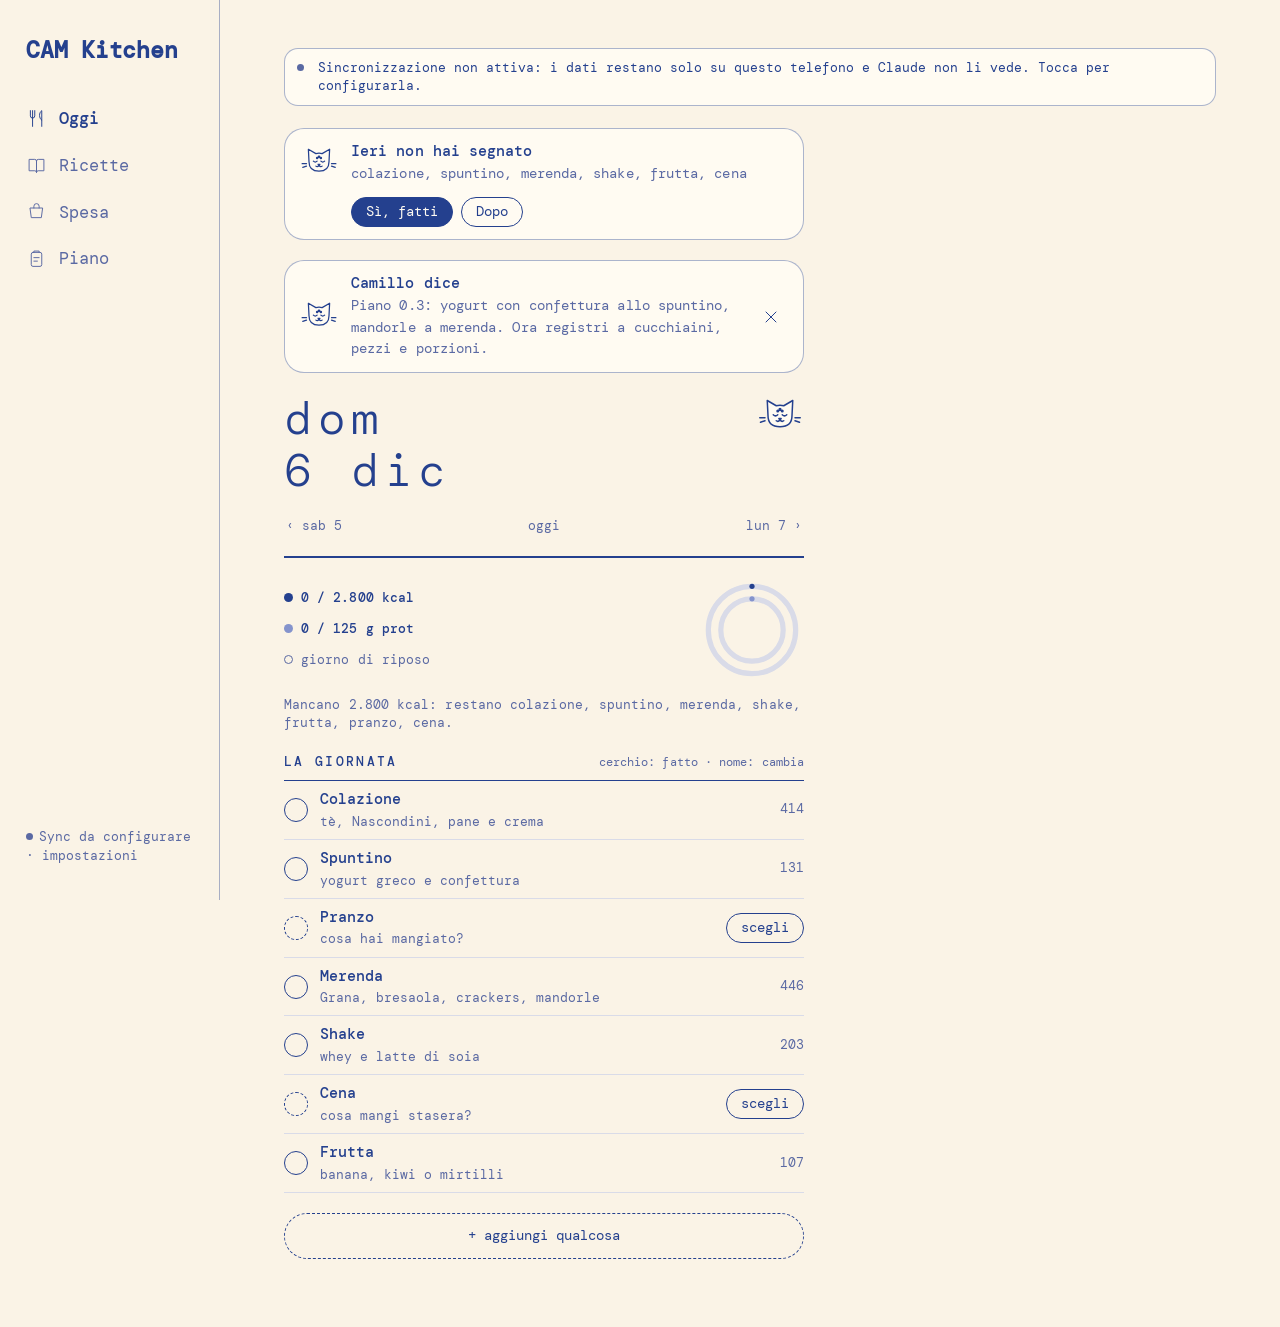
==== index.html @ f2ffdf51 "Voci del piatto modificabili, piatti abituali con i grammi, pesto verde Mutti - tocca il nome di una" ====
<!doctype html>
<html lang="it">
<head>
<meta charset="utf-8">
<meta name="viewport" content="width=device-width, initial-scale=1, viewport-fit=cover">
<meta name="robots" content="noindex, nofollow">
<meta name="theme-color" content="#FAF3E6">
<meta name="apple-mobile-web-app-capable" content="yes">
<meta name="mobile-web-app-capable" content="yes">
<meta name="apple-mobile-web-app-status-bar-style" content="default">
<meta name="apple-mobile-web-app-title" content="CAM Kitchen">
<title>CAM Kitchen</title>
<link rel="manifest" href="manifest.webmanifest">
<link rel="icon" href="icons/icon-192.png?v=2">
<link rel="apple-touch-icon" href="icons/icon-180.png?v=2">
<link rel="preconnect" href="https://fonts.googleapis.com">
<link rel="preconnect" href="https://fonts.gstatic.com" crossorigin>
<link href="https://fonts.googleapis.com/css2?family=DM+Mono:wght@300;400;500&display=swap" rel="stylesheet">
<link rel="stylesheet" href="style.css?v=11">
</head>
<body>
<aside class="side" aria-label="Sezioni">
  <div class="word" id="side-word">CAM Kitchen</div>
  <nav id="sidenav"></nav>
  <div style="margin-top:auto;font-size:13px" class="muted" id="side-sync"></div>
</aside>
<main id="main"></main>
<nav class="tabs" id="tabs" aria-label="Sezioni"></nav>
<div id="sheet"></div>
<div id="overlay"></div>
<div class="toast" id="toast" role="status"></div>
<script type="module" src="js/app.js?v=11"></script>
<script>if('serviceWorker' in navigator){addEventListener('load',()=>navigator.serviceWorker.register('sw.js').catch(()=>{}))}</script>
</body>
</html>
---- style.css ----
/* CAM Kitchen. Layout: libro di cucina a inchiostro su carta crema. Telefono: una colonna e barra in basso; PC: barra laterale e colonne.
   Tema unico, scelto di proposito: carta e inchiostro, colore solo nella mascotte e in due accenti. */
:root{
  --paper:#F6EDD9;
  --leaf:#FBF5E8;
  --ink:#3A3530;
  --faded:#9A8F80;
  --rule:#E2D4BA;
  --peach:#E9A386;
  --sage:#9DB585;
  --butter:#F2CF6B;
  --rust:#A0573E;
  --blue:#24408E;   /* inchiostro dei disegni */
  --font:"Outfit","Avenir Next","Helvetica Neue",Arial,sans-serif;
  color-scheme:light;
}
*{box-sizing:border-box}
[hidden]{display:none!important}
html,body{background:var(--paper);color:var(--ink)}
body::after{content:"";position:fixed;inset:0;pointer-events:none;z-index:40;opacity:.07;mix-blend-mode:multiply;background-image:url("data:image/svg+xml,%3Csvg xmlns='http://www.w3.org/2000/svg' width='160' height='160'%3E%3Cfilter id='n'%3E%3CfeTurbulence type='fractalNoise' baseFrequency='.9' numOctaves='2' stitchTiles='stitch'/%3E%3CfeColorMatrix values='0 0 0 0 .23 0 0 0 0 .2 0 0 0 0 .18 0 0 0 .9 0'/%3E%3C/filter%3E%3Crect width='160' height='160' filter='url(%23n)'/%3E%3C/svg%3E")}
body{font-family:var(--font);font-size:16px;font-weight:300;line-height:1.45;-webkit-font-smoothing:antialiased;font-variant-numeric:tabular-nums lining-nums}
button{font:inherit;color:inherit;background:none;border:0;padding:0;cursor:pointer;text-align:inherit}
button:focus-visible{outline:1px dashed var(--ink);outline-offset:3px;border-radius:6px}
.lab{font-size:11px;letter-spacing:.16em;text-transform:uppercase;color:var(--faded);font-weight:400}
h1,h2,h3,h4{font-weight:700;letter-spacing:-.01em;margin:0}
.ttl{font-size:34px;line-height:1.05}
.sub{color:var(--faded);font-size:14.5px;margin-top:6px}
.pill{border:1px solid var(--ink);border-radius:999px;padding:7px 16px;font-size:15px;font-weight:400;white-space:nowrap}
.pill.solid{background:var(--ink);color:var(--paper)}
.pill.sm{padding:4px 12px;font-size:13.5px}
.bhead{display:flex;align-items:baseline;justify-content:space-between;gap:12px;padding-bottom:8px;border-bottom:1px solid var(--ink)}
.bhead h2{font-size:20px}
.side{display:none}
main{max-width:560px;margin:0 auto;padding-block:16px 120px;padding-left:max(20px,env(safe-area-inset-left,0px));padding-right:max(20px,env(safe-area-inset-right,0px))}
.top{display:flex;align-items:center;justify-content:space-between;margin-bottom:18px}
.word{font-weight:700;font-size:20px;letter-spacing:-.01em}
.ib{width:36px;height:36px;display:grid;place-items:center;border-radius:50%}
.ib svg,.ico{width:20px;height:20px;fill:none;stroke:currentColor;stroke-width:1.2;stroke-linecap:round;stroke-linejoin:round}
.view{display:flex;flex-direction:column;gap:34px}
.col{display:flex;flex-direction:column;gap:30px;min-width:0}
.two{display:flex;flex-direction:column;gap:40px}

/* ---------- mascotte ---------- */
.mascot{width:56px;height:56px;flex:none;display:block;overflow:visible}
.mascot.sm{width:40px;height:40px}
@keyframes bob{0%,100%{transform:translateY(0)}50%{transform:translateY(-2px)}}
.mascot .body{animation:bob 3.2s ease-in-out infinite}
.mascot .eye{transform-box:fill-box;transform-origin:center;animation:blink 5s infinite}
@keyframes blink{0%,94%,100%{transform:scaleY(1)}96%{transform:scaleY(.1)}}

/* ---------- menù: settimana ---------- */
.week{display:flex;flex-direction:column;gap:8px}
.week-head{display:flex;align-items:center;justify-content:space-between}
.week-head .ctrl{display:flex;align-items:center;color:var(--faded)}
.days{display:grid;grid-template-columns:repeat(7,1fr);text-align:center}
.day{display:flex;flex-direction:column;align-items:center;gap:3px;padding:2px 0}
.day .dn{font-size:10.5px;letter-spacing:.14em;text-transform:uppercase;color:var(--faded)}
.day .dd{font-size:18px;font-weight:400;width:38px;height:38px;display:grid;place-items:center;border-radius:50%;border:1px solid transparent}
.day.sel .dd{border-color:var(--ink);font-weight:600}
.day.future .dd{color:var(--faded)}
.day .dot{width:4px;height:4px;border-radius:50%}
.day.full .dot{background:var(--ink)}

.dayhead{display:grid;grid-template-columns:1fr auto;gap:16px;align-items:center}
.dayhead .lab{display:block;margin-top:8px}
.rings{width:92px;height:92px;display:block}
.meter{display:flex;gap:22px;margin-top:2px}
.meter div{display:flex;flex-direction:column}
.meter b{font-size:22px;font-weight:600;white-space:nowrap}
.meter b span{font-size:13px;font-weight:300;color:var(--faded)}
.meter .lab i{display:inline-block;width:12px;height:1.5px;vertical-align:middle;margin-right:6px}

/* timeline della giornata */
.tl{position:relative;display:flex;flex-direction:column}
.tl::before{content:"";position:absolute;left:11px;top:14px;bottom:14px;width:1px;background:var(--rule)}
.step{position:relative;display:grid;grid-template-columns:24px 1fr auto;gap:14px;align-items:center;padding:11px 0;width:100%}
.node{width:23px;height:23px;border-radius:50%;border:1px solid var(--ink);background:var(--paper);display:grid;place-items:center;z-index:1}
.node::after{content:"";width:11px;height:11px;border-radius:50%;background:var(--ink);transform:scale(0);transition:transform .32s cubic-bezier(.3,1.8,.5,1)}
.step.on .node::after{transform:scale(1)}
.step .what{min-width:0}
.step .what b{font-weight:500}
.step .what small{display:block;color:var(--faded);font-size:13.5px}
.step .t{font-size:12px;color:var(--faded);letter-spacing:.06em;margin-right:6px}
.step .k{font-size:14px;color:var(--faded)}
.step.on .k{color:var(--ink)}
.step.slot .node{border-style:dashed}
.step.slot.on .node{border-style:solid}
.slotbox{display:flex;align-items:center;gap:10px;margin-top:6px;padding:8px 10px 8px 8px;border:1px solid var(--rule);border-radius:16px;background:var(--leaf)}
.slotbox .med{width:42px;height:42px}
.slotbox .nm{font-weight:500;font-size:14.5px;line-height:1.2}
.slotbox .nm small{display:block;font-weight:300;color:var(--faded);font-size:12.5px}
.slotbox.empty{border-style:dashed;background:transparent;color:var(--faded);font-size:14px;justify-content:space-between}
.adds{display:flex;gap:10px;flex-wrap:wrap;padding-top:14px}

/* medaglioni dei piatti */
.med{width:66px;height:66px;border-radius:50%;border:1px solid var(--ink);background:var(--leaf);overflow:hidden;display:grid;place-items:center;flex:none;position:relative}
.med img{width:150%;height:150%;object-fit:cover;object-position:center 58%}
.med svg{width:78%;height:78%}
.med.done{opacity:.45}
.med .stamp{position:absolute;left:50%;top:50%;transform:translate(-50%,-50%) rotate(-14deg);font-size:9px;letter-spacing:.12em;text-transform:uppercase;font-weight:600;border:1.5px solid var(--ink);border-radius:4px;padding:1px 5px;background:rgba(251,245,232,.85);white-space:nowrap;animation:stamp .35s cubic-bezier(.3,1.6,.5,1)}
@keyframes stamp{from{transform:translate(-50%,-50%) rotate(-14deg) scale(1.8);opacity:0}}
.med.done{opacity:1}.med.done img,.med.done svg{opacity:.35}

.cycle{display:flex;flex-direction:column;gap:14px}
.strip-h{display:flex;justify-content:space-between;align-items:baseline}
.strip-h b{font-weight:600}
.strip{display:flex;gap:14px;overflow-x:auto;scroll-snap-type:x mandatory;padding:4px 2px 6px;scrollbar-width:none}
.strip::-webkit-scrollbar{display:none}
.strip.mini{display:flex;gap:0;overflow-x:auto;scroll-snap-type:x mandatory;padding:10px 0 14px;padding-inline:calc(50% - 68px);margin-left:-20px;margin-right:-20px;scrollbar-width:none;flex-wrap:nowrap}
.mcard{flex:none;width:136px;scroll-snap-align:center;background:var(--tint,var(--leaf));border:1px solid var(--ink);border-radius:20px;padding:10px 10px 12px;display:flex;flex-direction:column;gap:3px;text-align:left;position:relative;transform-origin:center;will-change:transform}
.mcard+.mcard{margin-left:-44px}
.mcard .art{width:100%;aspect-ratio:1/1;border-radius:13px;overflow:hidden;display:grid;place-items:center;position:relative}
.mcard .art img{width:100%;height:100%;object-fit:cover;object-position:center 58%;mix-blend-mode:multiply}
.mcard .art svg{width:82%;height:82%}
.mcard b{font-weight:600;font-size:13.5px;line-height:1.15}
.mcard small{font-size:11px;opacity:.6}
.mcard .new{position:absolute;top:8px;right:8px;font-size:8.5px;letter-spacing:.14em;text-transform:uppercase;border:1px solid var(--ink);border-radius:999px;padding:0 6px;background:var(--leaf)}
.mcard.done .art>img,.mcard.done .art>svg{opacity:.35}
.mcard.done b{text-decoration:line-through;text-decoration-thickness:1px}
.mcard .stamp{position:absolute;left:50%;top:50%;transform:translate(-50%,-50%) rotate(-14deg);font-size:10px;letter-spacing:.12em;text-transform:uppercase;font-weight:600;border:1.5px solid var(--ink);border-radius:4px;padding:1px 6px;background:rgba(251,245,232,.85);white-space:nowrap}
.mcard.ghost{border-style:dashed;border-color:var(--faded);background:transparent;color:var(--faded)}

.mi{display:flex;flex-direction:column;align-items:center;gap:6px;width:76px;flex:none;scroll-snap-align:start;text-align:center}
.mi span{font-size:12px;line-height:1.2;color:var(--ink)}
.mi.done span{color:var(--faded);text-decoration:line-through}
.mi .new{font-size:9px;letter-spacing:.14em;text-transform:uppercase;border:1px solid var(--ink);border-radius:999px;padding:0 6px}
.mi.empty .med{border-style:dashed;border-color:var(--faded)}
.mi.empty span{color:var(--faded)}
.hint{align-self:center;font-size:14px;color:var(--faded);padding:6px 2px;border-bottom:1px solid var(--rule)}

/* ---------- foglio dal basso ---------- */
.sheet-wrap{position:fixed;inset:0;z-index:20;display:flex;align-items:flex-end;justify-content:center}
.sheet-bg{position:absolute;inset:0;background:rgba(58,53,48,.28);animation:fade .2s}
.sheet{position:relative;width:100%;max-width:560px;max-height:88vh;overflow-y:auto;background:var(--paper);border-radius:26px 26px 0 0;padding:10px max(20px,env(safe-area-inset-right,0px)) calc(24px + env(safe-area-inset-bottom,0px)) max(20px,env(safe-area-inset-left,0px));animation:up .28s cubic-bezier(.2,.8,.2,1)}
.grab{width:40px;height:4px;border-radius:4px;background:var(--rule);margin:0 auto 14px}
@keyframes up{from{transform:translateY(40px);opacity:0}}
@keyframes fade{from{opacity:0}}
.dish{display:flex;flex-direction:column;align-items:center;text-align:center;gap:6px}
.dish .art{width:min(320px,90%);aspect-ratio:5/4;max-width:100%;object-fit:cover;object-position:center 58%;display:block}
.dish h3{font-size:25px;line-height:1.12;text-wrap:balance;max-width:18ch;margin-top:4px}
.dish p{margin:0;color:var(--faded);font-size:15px;max-width:36ch}
.spec{display:grid;grid-template-columns:repeat(4,1fr);width:100%;max-width:420px;margin-top:14px;border-top:1px solid var(--rule);border-bottom:1px solid var(--rule)}
.spec div{padding:10px 4px;display:flex;flex-direction:column;gap:2px}
.spec div+div{border-left:1px solid var(--rule)}
.spec .lab{font-size:9.5px}
.spec b{font-weight:600;font-size:18px}
.ingr{list-style:none;margin:10px 0 0;padding:0;width:100%;max-width:420px;text-align:left}
.ingr li{display:flex;justify-content:space-between;gap:10px;padding:8px 0;border-bottom:1px solid var(--rule);font-size:14.5px}
.ingr .ok{color:var(--faded)} .ingr .no{color:var(--rust)}
.act{display:flex;gap:10px;margin-top:18px;align-items:center;justify-content:center;flex-wrap:wrap}
.link{font-size:15px;text-decoration:underline;text-underline-offset:3px;color:var(--faded);padding:6px}
.picker{display:flex;flex-direction:column;gap:14px}
.picker .row{display:grid;grid-template-columns:auto 1fr auto;gap:14px;align-items:center;padding:10px 0;border-bottom:1px solid var(--rule);width:100%}
.picker .row b{font-weight:500;display:block}
.picker .row small{color:var(--faded);font-size:13px}

/* ---------- ricettario ---------- */
.choose{display:flex;flex-direction:column;gap:22px}
.sl{display:flex;flex-direction:column;gap:2px}
.sl-line{position:relative;display:grid;grid-template-columns:repeat(3,1fr);align-items:center}
.sl-line::before{content:"";position:absolute;left:16.6%;right:16.6%;top:17px;height:1px;background:var(--ink);opacity:.5}
.opt{display:flex;flex-direction:column;align-items:center;gap:6px;position:relative}
.opt i{position:relative;width:34px;height:34px;display:grid;place-items:center}
.opt i::after{content:"";width:6px;height:6px;border-radius:50%;background:var(--ink);transition:all .2s}
.opt.on i::before{content:"";position:absolute;width:52px;height:52px;border-radius:50%;background:radial-gradient(circle,rgba(233,163,134,.8),rgba(233,163,134,0) 68%)}
.opt.on i::after{width:16px;height:16px;position:relative}
.opt span{font-size:13.5px;color:var(--faded)}
.opt.on span{color:var(--ink);font-weight:500}
.opt small{font-size:11px;color:var(--faded);margin-top:-4px}
.toggles{display:flex;gap:8px;flex-wrap:wrap}
.search{display:flex;align-items:center;gap:10px;border-bottom:1px solid var(--ink);padding:10px 2px}
.search input{font:inherit;font-size:16px;border:0;background:transparent;outline:none;width:100%;color:var(--ink)}
.search input::placeholder{color:var(--faded)}
.book{display:flex;overflow-x:auto;scroll-snap-type:x mandatory;padding:18px 0 22px;scrollbar-width:none;margin-left:max(-20px,calc(-1*env(safe-area-inset-left,0px) - 20px));margin-right:max(-20px,calc(-1*env(safe-area-inset-right,0px) - 20px));padding-inline:calc(50% - 115px)}
.book::-webkit-scrollbar{display:none}
.page{flex:none;width:230px;scroll-snap-align:center;background:var(--tint,var(--leaf));border:1px solid var(--ink);border-radius:26px;padding:16px 16px 18px;display:flex;flex-direction:column;gap:5px;text-align:left;position:relative;transform-origin:center;transition:transform .12s linear,opacity .12s linear;will-change:transform}
.page+.page{margin-left:-64px}
.page .pn{display:flex;justify-content:space-between}
.page .art{width:100%;aspect-ratio:1/1;object-fit:cover;object-position:center 58%;display:block;margin:4px 0;border-radius:16px;mix-blend-mode:multiply}
.page h4{font-size:19px;line-height:1.12;text-wrap:balance}
.page .m{font-size:13px;color:var(--ink);opacity:.6}
.page .st{font-size:10.5px;letter-spacing:.14em;text-transform:uppercase}
.page .open{margin-top:8px;align-self:flex-start;font-size:13px;border:1px solid var(--ink);border-radius:999px;padding:3px 12px;opacity:0;transition:opacity .2s}
.page.center .open{opacity:1}
.pager{display:flex;justify-content:center;gap:6px}
.pager i{width:5px;height:5px;border-radius:50%;background:var(--rule)}
.pager i.on{background:var(--ink)}
.index{list-style:none;margin:0;padding:0}
.index li button{display:flex;align-items:baseline;gap:8px;width:100%;padding:10px 0;font-size:16px}
.index li b{font-weight:500}
.index .dots{flex:1;border-bottom:1px dotted var(--faded);transform:translateY(-4px)}
.index .pg{font-size:13px;color:var(--faded)}
.ask{display:grid;grid-template-columns:auto 1fr;gap:14px;align-items:center;border:1px solid var(--ink);border-radius:22px;padding:14px 18px;text-align:left}
.ask b{font-weight:600;display:block}
.ask small{color:var(--faded);font-size:14px}

/* ---------- spesa ---------- */
.plan{border:1px solid var(--ink);border-radius:22px;padding:16px 18px 18px;display:flex;flex-direction:column;gap:14px}
.steps{display:flex;gap:6px;align-items:center}
.steps span{font-size:11px;letter-spacing:.14em;text-transform:uppercase;color:var(--faded);display:flex;align-items:center;gap:6px}
.steps span i{width:18px;height:18px;border-radius:50%;border:1px solid var(--faded);display:grid;place-items:center;font-style:normal;font-size:10px;letter-spacing:0}
.steps span.on{color:var(--ink)} .steps span.on i{border-color:var(--ink);background:var(--ink);color:var(--paper)}
.steps .sep{flex:1;height:1px;background:var(--rule)}
.dates{display:flex;gap:8px;overflow-x:auto;scrollbar-width:none}
.dates button{flex:none;border:1px solid var(--rule);border-radius:16px;padding:6px 13px;display:flex;flex-direction:column;align-items:center;font-size:11.5px;color:var(--faded)}
.dates button b{font-weight:600;font-size:18px;color:var(--ink)}
.dates button.on{border-color:var(--ink);color:var(--ink)}
.plates{display:grid;grid-template-columns:repeat(4,1fr);gap:14px 8px}
.plates .mi{width:auto}
.plates .x{position:absolute;top:-4px;right:-4px;width:20px;height:20px;border-radius:50%;background:var(--paper);border:1px solid var(--ink);display:grid;place-items:center;font-size:12px;line-height:1}
.navrow{display:flex;justify-content:space-between;align-items:center}
.receipt{background:var(--leaf);border:1px solid var(--rule);border-bottom:0;padding:18px 18px 26px;position:relative;margin-bottom:12px}
.receipt::after{content:"";position:absolute;left:-1px;right:-1px;bottom:-12px;height:12px;background:linear-gradient(135deg,var(--leaf) 50%,transparent 50%) 0 0/12px 12px repeat-x,linear-gradient(225deg,var(--leaf) 50%,transparent 50%) 0 0/12px 12px repeat-x}
.rc-head{text-align:center;border-bottom:1px dashed var(--faded);padding-bottom:12px;display:flex;flex-direction:column;gap:2px}
.rc-head b{font-weight:600;letter-spacing:.12em;text-transform:uppercase;font-size:14px}
.prog{height:2px;background:var(--rule);position:relative;margin-top:10px}
.prog i{position:absolute;left:0;top:0;bottom:0;background:var(--ink);transition:width .25s}
.grp{padding-top:14px}
.grp-h{display:flex;align-items:center;gap:10px;padding-bottom:4px}
.grp-h .med{width:30px;height:30px}
.grp-h b{font-weight:600;font-size:14.5px}
.grp-h small{color:var(--faded);font-size:12.5px;margin-left:auto}
.it{display:grid;grid-template-columns:22px 1fr auto;gap:10px;align-items:center;padding:8px 0;border-bottom:1px dotted var(--rule);width:100%}
.box{width:18px;height:18px;border:1px solid var(--ink);border-radius:5px;display:grid;place-items:center}
.box::after{content:"";width:9px;height:5px;border-left:1.5px solid var(--paper);border-bottom:1.5px solid var(--paper);transform:rotate(-45deg) translate(1px,-1px);opacity:0}
.it.on .box{background:var(--ink)} .it.on .box::after{opacity:1}
.it.on .n{text-decoration:line-through;color:var(--faded)}
.it .q{font-size:13.5px;color:var(--faded)}
.it small{display:block;color:var(--faded);font-size:12px}
.assoc{font-size:11.5px;border:1px solid var(--ink);border-radius:999px;padding:1px 9px;margin-left:8px}
.seg{display:grid;grid-template-columns:1fr 1fr;border:1px solid var(--ink);border-radius:999px;padding:3px}
.seg button{padding:7px;border-radius:999px;font-size:15px;color:var(--faded);text-align:center}
.seg button.on{background:var(--ink);color:var(--paper)}
.shelf{display:flex;flex-direction:column}
.shelf .cat{display:flex;align-items:center;gap:8px;padding:16px 0 6px}
.jar{display:grid;grid-template-columns:1fr 70px auto;gap:12px;align-items:center;padding:9px 0;border-bottom:1px solid var(--rule)}
.jar .g{height:3px;background:var(--rule);border-radius:3px;position:relative;overflow:hidden}
.jar .g i{position:absolute;left:0;top:0;bottom:0;background:var(--ink)}
.jar .g.low i{background:var(--rust)}
.jar .q{font-size:13px;color:var(--faded);min-width:70px;text-align:right}
.jar small{display:block;color:var(--rust);font-size:12px}

/* ---------- progressi ---------- */
.periods{display:flex;gap:8px;overflow-x:auto;scrollbar-width:none}
.periods button{flex:none;border:1px solid var(--rule);border-radius:999px;padding:6px 14px;font-size:14px;color:var(--faded)}
.periods button.on{border-color:var(--ink);color:var(--ink);font-weight:500}
.coach{border:1px solid var(--ink);border-radius:22px;background:var(--leaf);overflow:hidden}
.coach-h{display:grid;grid-template-columns:auto 1fr auto;gap:14px;align-items:center;padding:14px 16px;width:100%}
.coach-h b{display:block;font-weight:600}
.coach-h small{color:var(--faded);font-size:14px;line-height:1.35;display:block}
.coach .chev{width:18px;height:18px;transition:transform .25s}
.coach.open .chev{transform:rotate(180deg)}
.coach-b{display:grid;grid-template-rows:0fr;transition:grid-template-rows .3s ease}
.coach.open .coach-b{grid-template-rows:1fr}
.coach-b>div{overflow:hidden;min-height:0}
.coach-in{padding:0 18px 18px;display:flex;flex-direction:column;gap:6px}
.brief{font-size:15.5px;line-height:1.55;margin:4px 0 8px;padding-top:12px;border-top:1px dashed var(--faded)}
.ins{list-style:none;margin:0;padding:0}
.ins li{display:grid;grid-template-columns:22px 1fr;gap:10px;padding:10px 0;border-top:1px solid var(--rule);font-size:14.5px}
.ins .mk{width:22px;height:22px;border-radius:50%;border:1px solid currentColor;display:grid;place-items:center;font-size:11px;font-weight:600}
.ins .ok{color:#6E8A58}.ins .warn{color:var(--rust)}.ins .info{color:var(--faded)}
.ins span b{font-weight:500}
.kpis{display:grid;grid-template-columns:repeat(2,minmax(0,1fr));border-top:1px solid var(--ink)}
.kpi{padding:14px 0;border-bottom:1px solid var(--rule);display:flex;flex-direction:column;gap:2px}
.kpi:nth-child(odd){padding-right:12px;border-right:1px solid var(--rule)}
.kpi:nth-child(even){padding-left:14px}
.kpi b{font-weight:600;font-size:27px;line-height:1.05}
.kpi b span{font-size:13px;font-weight:300;color:var(--faded)}
.kpi small{font-size:12.5px;color:var(--faded)}
.chart{width:100%;height:auto;display:block;margin-top:12px}
.bar{height:2px;background:var(--rule);position:relative;margin-top:8px}
.bar i{position:absolute;left:0;top:0;bottom:0;background:var(--ink)}
.note{font-size:13.5px;color:var(--faded);margin:8px 0 0}

/* barra in basso, toast, prototipo */
.tabs{position:fixed;left:max(16px,env(safe-area-inset-left,0px));right:max(16px,env(safe-area-inset-right,0px));bottom:calc(12px + env(safe-area-inset-bottom,0px));max-width:440px;margin:0 auto;background:var(--leaf);border:1px solid var(--ink);border-radius:999px;display:grid;grid-template-columns:repeat(4,1fr);padding:7px 8px;z-index:10;box-shadow:0 10px 30px -12px rgba(58,53,48,.35)}
.tab{display:flex;flex-direction:column;align-items:center;gap:3px;color:var(--faded);font-size:12px;text-align:center}
.tab svg{width:23px;height:23px;fill:none;stroke:currentColor;stroke-width:1.1;stroke-linecap:round;stroke-linejoin:round}
.tab{border-radius:999px;padding:4px 0;transition:background .2s,color .2s}
.tab.on{color:var(--paper);background:var(--ink)} .tab.on span{font-weight:500}
.toast{position:fixed;left:50%;bottom:calc(92px + env(safe-area-inset-bottom,0px));transform:translateX(-50%);background:var(--ink);color:var(--paper);padding:8px 16px;border-radius:999px;font-size:14.5px;opacity:0;transition:opacity .2s;pointer-events:none;z-index:30;white-space:nowrap}
.toast.show{opacity:1}
.proto{font-size:12px;color:var(--faded);text-align:center;margin-top:10px}

@media (min-width:900px){
  .side{display:flex;flex-direction:column;gap:30px;position:fixed;top:0;bottom:0;left:0;width:220px;padding:34px 26px;border-right:1px solid var(--rule)}
  .side nav{display:flex;flex-direction:column;gap:4px}
  .side nav button{display:flex;align-items:center;gap:12px;padding:9px 0;color:var(--faded);font-size:17px}
  .side nav button svg{width:21px;height:21px;fill:none;stroke:currentColor;stroke-width:1.1;stroke-linecap:round;stroke-linejoin:round}
  .side nav button.on{color:var(--ink);font-weight:500}
  .side .word{font-size:23px}
  .tabs,.top{display:none}
  main{max-width:1180px;margin-left:220px;margin-right:0;padding-block:40px 60px;padding-left:56px;padding-right:56px}
  .two{display:grid;grid-template-columns:minmax(0,420px) minmax(0,1fr);gap:72px;align-items:start}
  .two>.col:first-child{position:sticky;top:40px}
  .sheet-wrap{align-items:center}
  .sheet{border-radius:26px;max-width:520px}
  .plates{grid-template-columns:repeat(6,1fr)}
  .kpis{grid-template-columns:repeat(5,minmax(0,1fr))}
  .kpi,.kpi:nth-child(odd),.kpi:nth-child(even){padding:16px 14px;border-right:1px solid var(--rule)}
  .kpi:first-child{padding-left:0}
  .sp-lists .seg{display:none}
  .sp-lists{display:grid;grid-template-columns:minmax(0,1.1fr) minmax(0,1fr);gap:56px;align-items:start}
  .sp-lists>[hidden]{display:block!important}
  .toast{bottom:40px}
}
/* intestazioni illustrate */
.hero{display:grid;grid-template-columns:1fr auto;align-items:end;gap:12px}
.hero svg.illo{width:86px;height:86px;fill:none;stroke:var(--blue);stroke-width:1.15;stroke-linecap:round;stroke-linejoin:round;margin-bottom:-4px}
/* transizioni tra schede */
.view.enter{animation:enter .32s cubic-bezier(.2,.8,.2,1)}
@keyframes enter{from{opacity:0;transform:translateY(8px)}}
/* stati vuoti */
.empty-st{display:flex;flex-direction:column;align-items:center;text-align:center;gap:8px;padding:26px 10px}
.empty-st .mascot{width:72px;height:72px}
.empty-st b{font-weight:600;font-size:17px}
.empty-st small{color:var(--faded);font-size:14px;max-width:30ch}
/* pagina della ricetta: carta del tè */
.recipe{position:fixed;inset:0;z-index:25;background:var(--paper);overflow-y:auto;animation:enter .3s cubic-bezier(.2,.8,.2,1)}
.recipe-in{max-width:560px;margin:0 auto;padding-block:calc(14px + env(safe-area-inset-top,0px)) 60px;padding-left:max(20px,env(safe-area-inset-left,0px));padding-right:max(20px,env(safe-area-inset-right,0px));display:flex;flex-direction:column;gap:26px}
.r-top{display:flex;justify-content:space-between;align-items:center}
.r-card{background:var(--leaf);border:1px solid var(--rule);padding:22px 20px 24px;display:flex;flex-direction:column;gap:10px}
.r-meta{display:flex;justify-content:space-between;border-bottom:1px solid var(--ink);padding-bottom:8px}
.r-card h1{font-size:34px;line-height:1.02;letter-spacing:-.02em;text-wrap:balance}
.r-tech{font-size:14.5px;color:var(--faded)}
.r-tech b{color:var(--ink);font-weight:500}
.r-card .art{width:100%;aspect-ratio:5/4;object-fit:cover;object-position:center 58%;display:block;margin:6px 0}
.r-spec{display:grid;grid-template-columns:repeat(3,1fr);border-top:1px solid var(--rule)}
.r-spec div{padding:10px 0;display:flex;flex-direction:column;gap:1px;border-bottom:1px solid var(--rule)}
.r-spec div:not(:nth-child(3n+1)){padding-left:12px;border-left:1px solid var(--rule)}
.r-spec b{font-weight:600;font-size:19px}
.r-cols{display:flex;flex-direction:column;gap:30px}
.menu-list{list-style:none;margin:0;padding:0}
.menu-list li{display:flex;align-items:baseline;gap:8px;padding:8px 0;font-size:15.5px}
.menu-list .dots{flex:1;border-bottom:1px dotted var(--faded);transform:translateY(-4px);min-width:16px}
.menu-list .no{color:var(--rust);font-size:12px;margin-left:6px}
.steps-l{list-style:none;margin:0;padding:0;counter-reset:s}
.steps-l li{display:grid;grid-template-columns:30px 1fr auto;gap:10px;padding:14px 0;border-bottom:1px solid var(--rule);counter-increment:s}
.steps-l li::before{content:counter(s,decimal-leading-zero);font-size:12px;color:var(--faded);letter-spacing:.06em;padding-top:3px}
.steps-l p{margin:0;font-size:15.5px;line-height:1.5}
.steps-l small{display:block;color:var(--faded);font-size:13.5px;margin-top:4px}
.steps-l small::before{content:"→ "}
.steps-l .tm{font-weight:600;font-size:15px;white-space:nowrap;text-align:right}
.steps-l .tm span{display:block;font-weight:300;font-size:11px;letter-spacing:.12em;text-transform:uppercase;color:var(--faded)}
.tech{border:1px solid var(--ink);border-radius:22px;padding:16px 18px;display:flex;flex-direction:column;gap:8px}
.tech b{font-weight:600}
.tech p{margin:0;font-size:15px}
.tech .err{color:var(--rust)}
.r-act{display:flex;gap:10px;flex-wrap:wrap}
@media (min-width:900px){
  .recipe-in{max-width:1080px;padding-left:56px;padding-right:56px}
  .r-grid{display:grid;grid-template-columns:minmax(0,400px) minmax(0,1fr);gap:56px;align-items:start}
  .r-grid>.r-card{position:sticky;top:30px}
}
@media (prefers-reduced-motion:reduce){*{animation:none!important;transition:none!important}}

/* ---------- aggiunte dell'app ---------- */
.banner{display:grid;grid-template-columns:auto 1fr auto;gap:12px;align-items:center;border:1px solid var(--ink);border-radius:20px;padding:12px 14px;background:var(--leaf)}
.banner b{font-weight:600;display:block}
.banner small{color:var(--faded);font-size:13.5px}
.banner .acts{display:flex;gap:8px;flex-wrap:wrap}
.allday{display:flex;justify-content:space-between;align-items:center;gap:10px;padding:12px 0 2px}
.allday small{color:var(--faded);font-size:13px}
.syncdot{display:inline-block;width:7px;height:7px;border-radius:50%;background:var(--faded);margin-right:6px;vertical-align:1px}
.syncdot.ok{background:#6E8A58}.syncdot.err{background:var(--rust)}.syncdot.wait{background:var(--butter)}
.form{display:flex;flex-direction:column;gap:14px}
.field{display:flex;flex-direction:column;gap:6px}
.field input,.field select{font:inherit;font-size:16px;padding:11px 12px;border:1px solid var(--rule);border-radius:12px;background:var(--leaf);color:var(--ink);outline:none;width:100%}
.field input:focus,.field select:focus{border-color:var(--ink)}
.stepper{display:flex;align-items:center;gap:14px}
.stepper button{width:36px;height:36px;border-radius:50%;border:1px solid var(--ink);font-size:18px;display:grid;place-items:center}
.stepper b{font-weight:600;font-size:20px;min-width:70px;text-align:center}
.cal{display:grid;grid-template-columns:repeat(7,1fr);gap:4px;text-align:center}
.cal .h{font-size:10.5px;letter-spacing:.12em;text-transform:uppercase;color:var(--faded);padding:4px 0}
.cal button{aspect-ratio:1;border-radius:50%;display:flex;flex-direction:column;align-items:center;justify-content:center;font-size:15px;border:1px solid transparent}
.cal button.sel{border-color:var(--ink);font-weight:600}
.cal button.fut{color:var(--faded)}
.cal button i{width:4px;height:4px;border-radius:50%;margin-top:2px}
.cal button.has i{background:var(--ink)}
.cal-nav{display:flex;justify-content:space-between;align-items:center;margin-bottom:8px}
.cal-nav b{font-weight:600;text-transform:capitalize}
.wip{display:flex;flex-direction:column;align-items:center;text-align:center;gap:10px;padding:40px 10px}
.wip .mascot{width:90px;height:90px}
.wip b{font-weight:600;font-size:19px}
.wip small{color:var(--faded);max-width:32ch}
.list-plain{list-style:none;margin:0;padding:0}
.list-plain li{display:flex;justify-content:space-between;gap:10px;padding:10px 0;border-bottom:1px solid var(--rule);font-size:15px}
.list-plain li small{color:var(--faded)}
.chiprow{display:flex;gap:8px;flex-wrap:wrap}
.chiprow button{border:1px solid var(--rule);border-radius:999px;padding:5px 12px;font-size:14px;color:var(--faded)}
.chiprow button.on{border-color:var(--ink);color:var(--ink);font-weight:500}
.muted{color:var(--faded)}
.step.hl .node{box-shadow:0 0 0 4px rgba(242,207,107,.55)}
.step .gym{font-size:10px;letter-spacing:.12em;text-transform:uppercase;border:1px solid var(--ink);border-radius:999px;padding:0 6px;margin-left:6px;vertical-align:1px;font-weight:500}
.evrow{display:grid;grid-template-columns:1fr auto auto;gap:10px;align-items:center;padding:9px 0;border-bottom:1px dotted var(--rule);font-size:14.5px}
.evrow small{color:var(--faded)}
.evrow .del{width:26px;height:26px;border-radius:50%;color:var(--faded);display:grid;place-items:center}
.cycle-empty{border:1px dashed var(--faded);border-radius:20px;padding:18px;display:flex;gap:14px;align-items:center}
.cycle-empty b{font-weight:600;display:block}
.cycle-empty small{color:var(--faded);font-size:14px}

.meter{flex-wrap:wrap;row-gap:6px}

.plates .mcard{width:100%;padding:6px 6px 8px;border-radius:16px;gap:2px}
.plates .mcard b{font-size:12px}
.plates .mcard small{font-size:10px}
.plates .mi .new{position:absolute;top:-6px;left:4px;background:var(--leaf)}
.plates .mi.empty{justify-content:center}
.plates .mi.empty .med{width:56px;height:56px}
.receipt .search .pill{flex:none}

/* i caroselli tengono i loro z-index al proprio interno: niente carte sopra la barra delle schede */
.strip.mini,.book{isolation:isolate}
.tabs{z-index:50}

.stars{display:flex;gap:4px}
.stars button{font-size:24px;color:var(--rule);line-height:1;padding:2px}
.stars button.on{color:var(--butter);text-shadow:0 0 0 var(--ink)}
.search .link{padding:0 4px;font-size:20px}

/* =====================================================================
   Revisione del design (v4): carta crema, inchiostro blu cobalto,
   più aria e allineamenti regolari. Riferimenti: La Petite Cuisine,
   ricettario in porcellana blu, carte del menù dei dolci.
   ===================================================================== */
:root{
  --paper:#F6EDD9; --leaf:#FBF7EE; --ink:#262A3B; --faded:#8B8A93; --rule:#E6DBC6;
  --blue:#24408E; --blue-l:rgba(36,64,142,.26); --blue-xl:rgba(36,64,142,.07);
  --h-tempo:#7C97DE; --h-voglia:#E0906F; --h-novita:#E3B64C;
  --peach:#E0906F; --sage:#24408E; --rust:#B45C3F;
  --r:20px; --r-s:14px;
}
body{font-weight:300;letter-spacing:.005em}
h1,h2,h3,h4{font-weight:600;letter-spacing:-.015em}
.ttl{font-size:32px;line-height:1.08;color:var(--ink)}
.lab{color:#8A90A8;font-size:10.5px;letter-spacing:.17em}
.word{color:var(--blue);font-weight:600;font-size:18px;letter-spacing:-.01em}
.top{display:grid;grid-template-columns:40px 1fr 40px;align-items:center;justify-items:center;height:44px;margin-bottom:14px}
.top .ib{width:40px;height:40px;color:var(--blue)}
.ib{color:var(--blue)}
.ico{stroke-width:1.3}
.bhead{border-bottom:1px solid var(--blue-l);padding-bottom:10px;align-items:center}
.bhead h2{font-size:18px}
.view{gap:32px}
.col{gap:28px}
.two{gap:36px}

/* pulsanti */
.pill{border-color:var(--blue);color:var(--blue);font-weight:400;padding:8px 18px;line-height:1.2}
.pill.sm{padding:6px 14px;font-size:13.5px}
.pill.solid{background:var(--blue);color:var(--leaf);border-color:var(--blue)}
.link{color:var(--blue)}
.hint{color:var(--blue);border-bottom-color:var(--blue-l)}

/* intestazione con illustrazione */
.hero{align-items:end}
.hero .illo,.hero svg.illo{width:72px!important;height:72px!important;margin-bottom:2px}

/* settimana */
.week-head{height:32px}
.week-head .ctrl{gap:2px}
.week-head .ctrl .ib{width:32px;height:32px}
.day .dn{color:#8A90A8}
.day .dd{font-weight:300;width:40px;height:40px}
.day.sel .dd{border-color:var(--blue);background:var(--blue);color:var(--leaf);font-weight:500}
.day.full .dot{background:var(--blue)}
.dayhead{align-items:center}
.dayhead .lab{margin-top:6px}
.meter{gap:26px;margin-top:12px}
.meter b{font-weight:500;font-size:21px}

/* timeline */
.tl::before{background:var(--blue-l);left:11px}
.node{border-color:var(--blue);width:23px;height:23px}
.node::after{background:var(--blue)}
.step{padding:12px 0;align-items:start}
.step .node{margin-top:1px}
.step .k{padding-top:2px}
.step .what b{font-weight:500}
.step .t{color:#8A90A8}
.step.slot .node{border-color:var(--blue-l)}
.slotbox{border-color:var(--blue-l);background:var(--leaf);border-radius:var(--r-s);margin-top:8px}
.slotbox.empty{border-color:var(--blue-l);color:var(--blue)}
.slotbox .med{border-color:var(--blue-l)}
.med{border-color:var(--blue-l);background:var(--leaf)}
.allday{padding:14px 0 4px}
.evrow{border-bottom-color:var(--rule)}

/* riquadri */
.banner,.plan,.ask,.cycle-empty,.coach,.tech{border:1px solid var(--blue-l);background:var(--leaf);border-radius:var(--r)}
.banner b,.ask b{color:var(--ink)}
.seg{border-color:var(--blue)}
.seg button{color:var(--blue)}
.seg button.on{background:var(--blue);color:var(--leaf)}
.steps span.on{color:var(--blue)}
.steps span.on i{background:var(--blue);border-color:var(--blue)}
.steps span i{border-color:var(--blue-l)}
.dates button{border-color:var(--rule);background:var(--leaf)}
.dates button.on{border-color:var(--blue);color:var(--blue)}
.dates button.on b{color:var(--blue)}
.chiprow button.on{border-color:var(--blue);color:var(--blue)}

/* caroselli: carte come il menù dei dolci */
.page.tea{width:250px;background:var(--leaf);border:1px solid var(--blue-l);border-radius:18px;padding:16px 16px 14px;gap:4px;box-shadow:0 14px 30px -22px rgba(36,64,142,.45)}
.page.tea+.page.tea{margin-left:-70px}
.tea-h{display:flex;justify-content:space-between;align-items:center}
.page.tea h4{font-size:19px;line-height:1.15;margin-top:6px;color:var(--ink)}
.tea-sub{font-size:12.5px;color:var(--blue)}
.page.tea .art{display:grid;place-items:center;width:100%;aspect-ratio:4/3;margin:6px 0 2px}
.page.tea .art img{width:88%;height:88%;object-fit:contain}
.tea-ing{list-style:none;margin:0;padding:0;display:grid;grid-template-columns:1fr 1fr;gap:3px 10px}
.tea-ing li{font-size:11.5px;color:var(--ink);opacity:.8;display:flex;gap:6px;align-items:center;min-width:0;white-space:nowrap;overflow:hidden;text-overflow:ellipsis}
.tea-ing li::before{content:"";width:5px;height:5px;transform:rotate(45deg);border:1px solid var(--blue);flex:none}
.tea-cut{display:block;border-top:1px dashed var(--blue-l);margin:10px 0 6px}
.tea-f{display:flex;justify-content:space-between;align-items:center;font-size:12px;color:var(--ink);opacity:.75}
.tea-stars{color:var(--blue);letter-spacing:1px;font-size:11px}
.page .st{margin-top:4px;font-size:10px}
.st.ok{color:#5E7E66}.st.no{color:var(--rust)}
.page.tea .open{border-color:var(--blue);color:var(--blue);display:none}
.pager i.on{background:var(--blue)}
.mcard{background:var(--leaf);border:1px solid var(--blue-l);border-radius:16px;padding:10px 10px 10px;width:140px;gap:2px;box-shadow:0 10px 24px -20px rgba(36,64,142,.5)}
.mcard b{font-size:13px;color:var(--ink);min-height:30px}
.mcard .art{border-radius:10px;background:transparent}
.mcard .art img{object-fit:contain;width:92%;height:92%;mix-blend-mode:normal}
.mcard .tea-cut{margin:6px 0 4px}
.mcard small{opacity:1;color:var(--faded)}
.mcard .new{border-color:var(--blue);color:var(--blue)}
.mcard .stamp{border-color:var(--blue);color:var(--blue)}
.mcard.ghost{border-color:var(--blue-l)}

/* filtri del ricettario: un colore per filtro */
.sl-line::before{background:var(--blue);opacity:.35}
.opt i::after{background:var(--blue);opacity:.55}
.sl[data-k="tempo"]{--h:var(--h-tempo)} .sl[data-k="voglia"]{--h:var(--h-voglia)} .sl[data-k="novita"]{--h:var(--h-novita)}
.opt.on i::before{background:radial-gradient(circle,var(--h) 0%,transparent 70%);opacity:.65}
.opt.on i::after{background:var(--h);opacity:1;box-shadow:0 0 0 1.5px var(--blue)}
.opt.on span{color:var(--blue)}
.sl .lab{display:flex;align-items:center;gap:8px}
.sl .lab::before{content:"";width:8px;height:8px;border-radius:50%;background:var(--h)}
.index li button{border-bottom:1px solid transparent}
.index .dots{border-bottom-color:var(--blue-l)}
.index .pg{color:var(--blue)}
.search{border-bottom-color:var(--blue)}
.search .ico{color:var(--blue)}

/* spesa */
.receipt{background:var(--leaf);border-color:var(--blue-l)}
.rc-head b{color:var(--blue)}
.rc-head{border-bottom-color:var(--blue-l)}
.prog i,.bar i{background:var(--blue)}
.box{border-color:var(--blue)}
.it.on .box{background:var(--blue)}
.it{border-bottom-color:var(--rule)}
.assoc{border-color:var(--blue);color:var(--blue)}
.jar .g i{background:var(--blue)}
.plates .mcard{width:100%}

/* barra delle schede e laterale */
.tabs{background:var(--leaf);border-color:var(--blue-l);box-shadow:0 12px 30px -16px rgba(36,64,142,.4)}
.tab{color:#8A90A8}
.tab.on{background:var(--blue);color:var(--leaf)}
.side{border-right-color:var(--blue-l)}
.side nav button.on{color:var(--blue)}
.syncdot.ok{background:#5E7E66}

/* fogli dal basso: intestazione fissa con la X, corpo che scorre */
.sheet{display:flex;flex-direction:column;max-height:92dvh;max-height:92vh;padding:0;overflow:hidden;border-radius:24px 24px 0 0;background:var(--paper);transition:transform .25s ease}
.sheet-top{position:relative;flex:none;height:40px;display:flex;align-items:center;justify-content:center;touch-action:none}
.sheet-top .grab{margin:0;width:44px;height:5px;background:var(--blue-l)}
.sheet-x{position:absolute;right:max(12px,env(safe-area-inset-right,0px));top:4px;width:34px;height:34px;border-radius:50%;display:grid;place-items:center;color:var(--blue);background:var(--blue-xl)}
.sheet-body{overflow-y:auto;-webkit-overflow-scrolling:touch;padding:4px max(20px,env(safe-area-inset-right,0px)) calc(28px + env(safe-area-inset-bottom,0px)) max(20px,env(safe-area-inset-left,0px));overscroll-behavior:contain}
@media (min-width:900px){.sheet{border-radius:24px;max-height:86vh}}
.picker .row{border-bottom-color:var(--rule)}
.picker .row .pill{border-color:var(--blue-l)}

/* ricetta */
.r-card{background:var(--leaf)!important;border-color:var(--blue-l)}
.r-meta{border-bottom-color:var(--blue-l)}
.r-tech b{color:var(--blue)}
.menu-list .dots{border-bottom-color:var(--blue-l)}
.steps-l li::before{color:var(--blue)}
.steps-l .tm{color:var(--blue)}
.tech{border-color:var(--blue)}
.stars button.on{color:var(--blue);text-shadow:none}
.dish .art{background:transparent!important}
/* fogli e pagine sopra la barra delle schede */
.sheet-wrap{z-index:60}
.recipe{z-index:70}
.toast{z-index:80}

.menu-list li{align-items:center}
.ing-x{width:26px;height:26px;border-radius:50%;display:grid;place-items:center;color:var(--faded);flex:none;margin-left:2px}
.ing-x .ico{width:14px;height:14px}
.addform{margin:8px 0 6px;border-bottom:1px solid var(--blue)}
details summary{list-style:none}
details summary::-webkit-details-marker{display:none}

/* carta del ricettario, più vicina al menù dei dolci */
.page.tea{width:262px;padding:18px 18px 14px;border-radius:6px;background:#FFFDF8;border:none;box-shadow:0 1px 0 var(--blue-l),0 18px 34px -24px rgba(36,64,142,.55),0 0 0 1px rgba(36,64,142,.12)}
.page.tea+.page.tea{margin-left:-78px}
.page.tea h4{font-size:22px;line-height:1.08;font-weight:700;letter-spacing:-.02em;margin-top:8px}
.tea-sub{font-size:12px;color:var(--blue);display:flex;align-items:center;gap:6px}
.tea-sub::before{content:"";width:9px;height:9px;border:1px solid var(--blue);border-radius:2px;flex:none}
.page.tea .art{aspect-ratio:1/1;margin:8px 0 6px}
.page.tea .art img{width:92%;height:92%}
.tea-ing{gap:5px 12px}
.tea-ing li{font-size:11.5px;line-height:1.25;white-space:normal;overflow:visible;text-overflow:clip;align-items:flex-start;opacity:.85}
.tea-ing li::before{margin-top:4px}
.tea-meta{font-size:11.5px;color:var(--faded);margin-top:10px}
.page.tea .st{font-size:9.5px;margin-top:2px}
.tea-cut{margin:12px -18px 10px;border-top:1.5px dashed var(--blue-l)}
.tea-f{opacity:1}
.tea-brand{display:flex;align-items:center;gap:6px;font-size:8.5px;line-height:1.05;letter-spacing:.08em;text-transform:uppercase;color:var(--blue);font-weight:500}
.mascot.xs{width:24px;height:24px}
.tea-stars{font-size:11px;color:var(--blue);letter-spacing:1.5px;text-transform:uppercase}

/* avviso di sincronizzazione */
.syncbar{display:flex;gap:8px;align-items:flex-start;width:100%;text-align:left;margin:0 0 14px;padding:10px 12px;border:1px solid var(--blue-l);border-radius:var(--r-s);background:var(--leaf);color:var(--ink);font:inherit;font-size:13px;line-height:1.4;cursor:pointer}
.syncbar .syncdot{flex:none;margin-top:5px;background:var(--faded)}
.syncbar .syncdot.err{background:#C0533A}

/* ===== v3 (14/11/2026): DM Mono, crema e cobalto; scheda Oggi, varianti, "cosa hai mangiato?" ===== */
:root{--paper:#FAF3E6;--leaf:#FFFBF2;--ink:#24408E;--faded:#5A69A3;--rule:#D9DBE8;--blue:#24408E;--blue-2:#8493CC;--blue-l:rgba(36,64,142,.38);--blue-xl:rgba(36,64,142,.07);--font:"DM Mono",ui-monospace,"SF Mono",Menlo,monospace}
body{font-size:15px;font-weight:400}
body::after{display:none}
.tab span{position:absolute;width:1px;height:1px;overflow:hidden;clip-path:inset(50%)}
.tab{min-height:44px;justify-content:center}
.tab svg{width:24px;height:24px;stroke-width:1.7}
.oggi{display:flex;flex-direction:column;gap:20px;padding-top:8px}
.og-head{display:flex;justify-content:space-between;align-items:flex-start;gap:12px}
.og-date h1{margin:0;font-weight:300;font-size:46px;line-height:1.12;letter-spacing:.12em;text-align:left}
.og-cat{position:relative;width:48px;height:48px;display:grid;place-items:center;flex:none}
.og-cat .mascot{width:48px;height:48px}
.og-cat .syncdot{position:absolute;right:0;top:2px;margin:0}
.og-days{display:flex;justify-content:space-between;align-items:center;font-size:12.5px;color:var(--faded);margin-top:-8px}
.og-days button{min-height:36px;padding:0 2px}
.og-days b{font-weight:500;color:var(--ink);text-decoration:underline;text-underline-offset:3px}
.og-rule{height:1.5px;background:var(--ink);margin-top:-8px}
.og-sum{display:flex;justify-content:space-between;align-items:center;gap:16px}
.og-cap{display:flex;flex-direction:column;gap:12px;font-size:13px;font-weight:500}
.og-cap i{display:inline-block;width:9px;height:9px;border-radius:50%;margin-right:8px;background:var(--ink);box-sizing:border-box}
.og-cap i.p{background:var(--blue-2)}
.og-cap .m{font-weight:400;color:var(--faded)}
.og-cap .m i{background:transparent;border:1.5px solid var(--faded)}
.og-rings{width:104px;height:104px;flex:none;fill:none}
.og-rings circle{stroke-width:5;stroke-linecap:round;transition:stroke-dasharray .45s}
.og-rings .tr{stroke:var(--rule)}.og-rings .rk{stroke:var(--ink)}.og-rings .rp{stroke:var(--blue-2)}
.og-note{margin:-6px 0 0;font-size:12.5px;line-height:1.5;color:var(--faded)}
.og-h{display:flex;justify-content:space-between;align-items:baseline;gap:10px;border-bottom:1.5px solid var(--ink);padding-bottom:8px}
.og-h h2{margin:0;font-size:13px;font-weight:500;letter-spacing:.18em;text-transform:uppercase}
.og-h span{font-size:11.5px;color:var(--faded)}
.orow{display:grid;grid-template-columns:24px minmax(0,1fr) auto;gap:12px;align-items:center;min-height:58px;border-bottom:1px solid var(--rule)}
.oc{width:24px;height:24px;border-radius:50%;border:1.5px solid var(--ink);position:relative;display:block}
button.oc::before{content:"";position:absolute;inset:-12px}
.orow.on>.oc{background:var(--ink)}
.orow.vuoto>.oc{border-style:dashed}
.ow{min-width:0;text-align:left;padding:8px 0}
.ow b{display:block;font-weight:500;font-size:15px}
.ow small{display:block;font-size:12.5px;color:var(--faded);margin-top:2px;overflow-wrap:anywhere}
.ok{font-size:13px;color:var(--faded)}
.og-add{display:flex;align-items:center;justify-content:center;min-height:46px;border:1px dashed var(--ink);border-radius:999px;font-size:13.5px;width:100%}
.opasto,.ovoce{display:flex;flex-direction:column;gap:16px}
.opasto h3,.ovoce h3{margin:0;font-weight:300;font-size:30px;line-height:1.15;letter-spacing:.1em}
#o-res,#v-res,#v-body{display:flex;flex-direction:column;gap:12px}
#v-body{gap:16px}
#o-res:empty,#v-res:empty,#o-piatto:empty{display:none}
.chiprow button{min-height:36px}
.chiprow button.on{background:var(--ink);color:var(--paper);border-color:var(--ink)}
.ores{display:grid;grid-template-columns:minmax(0,1fr) auto;gap:12px;align-items:center;min-height:52px;border-bottom:1px solid var(--rule);width:100%;text-align:left;margin-top:-12px}
.ores:first-child{margin-top:0}
.ores b{display:block;font-weight:500;font-size:14.5px}
.ores small{font-size:12px;color:var(--faded)}
.opr{display:grid;grid-template-columns:minmax(0,1fr) auto auto 28px;gap:8px;align-items:center;min-height:56px;border-bottom:1px solid var(--rule)}
.opr>b{font-weight:500;font-size:14px;overflow-wrap:anywhere}
.opr>b small{display:block;font-weight:400;font-size:12px;color:var(--faded)}
.opr .del{width:28px;height:28px;display:grid;place-items:center;color:var(--faded)}
.oseg{display:inline-flex;border:1px solid var(--ink);border-radius:999px;overflow:hidden;font-size:11px}
.oseg button{padding:0 7px;min-height:34px}
.oseg button.on{background:var(--ink);color:var(--paper)}
.ost{display:inline-flex;align-items:center;gap:8px;font-size:14px}
.ost b{font-weight:500;min-width:22px;text-align:center}
.ost button{width:32px;height:32px;border:1px solid var(--ink);border-radius:50%;display:grid;place-items:center;font-size:16px;line-height:1}
.oconf{border:1px solid var(--ink);border-radius:18px;padding:2px 16px}
.oconf[open]{padding-bottom:16px}
.oconf summary{font-size:12.5px;font-weight:500;letter-spacing:.14em;text-transform:uppercase;min-height:48px;display:flex;align-items:center;cursor:pointer;list-style:none}
.oconf summary::-webkit-details-marker{display:none}
.oconf summary::after{content:"+";margin-left:auto;font-size:18px;font-weight:400}
.oconf[open] summary::after{content:"−"}
.oconf .field{margin-top:8px}
.ogrid{display:grid;grid-template-columns:repeat(3,minmax(0,1fr));gap:10px}
.ogrid .lab,.oconf .field>.lab{letter-spacing:.02em;text-transform:none;font-size:11px;min-height:30px;display:flex;align-items:flex-end;color:var(--faded)}
.oconf-f{display:flex;justify-content:space-between;align-items:center;margin-top:14px}
.oconf-f b{font-weight:500;font-size:14px}
.ofoot{display:flex;flex-direction:column;gap:12px;margin-top:6px}
.otot{display:flex;justify-content:space-between;gap:10px;font-size:14px;font-weight:500;border-top:1.5px solid var(--ink);padding-top:12px}
.ofoot>.pill.solid{display:flex;align-items:center;justify-content:center;min-height:48px;width:100%}
.osw{width:42px;height:24px;border-radius:999px;border:1.5px solid var(--ink);position:relative;flex:none;display:block}
.osw::after{content:"";position:absolute;top:3px;left:3px;width:15px;height:15px;border-radius:50%;background:var(--ink);transition:left .15s}
.osw.on{background:var(--ink)}
.osw.on::after{left:21px;background:var(--paper)}
.orow.vr{grid-template-columns:42px minmax(0,1fr) auto}
.orow.off .ow b,.orow.off .ow small{color:#8E97BD;text-decoration:line-through}
.ovar{display:grid;grid-template-columns:minmax(0,1fr) auto;gap:6px 10px;align-items:center}
.ovar input{font:inherit;font-size:16px;border:0;border-bottom:1px solid var(--rule);background:transparent;color:var(--ink);padding:8px 0;outline:none;min-width:0}
.ovar input:focus{border-bottom-color:var(--ink)}
@media (min-width:900px){.oggi{max-width:520px}}
@media (prefers-reduced-motion:reduce){.og-rings circle,.osw::after{transition:none}}
.banner .acts{grid-column:2/-1}
.banner b{font-weight:500}

/* ===== v3: Piano, Ricette, Spesa ===== */
.big{margin:0;font-weight:300;font-size:38px;line-height:1.15;letter-spacing:.14em}
.pchart{display:block;width:100%;height:auto;margin-top:12px;font-family:var(--font);font-size:11px;fill:var(--ink)}
.pchart .ax{stroke:var(--rule);fill:none}.pchart .ln{stroke:var(--ink);stroke-width:1.5;fill:none}
.pchart .pp{fill:var(--paper);stroke:var(--ink);stroke-width:1.5}.pchart .pu{fill:var(--ink)}.pchart .f{fill:var(--faded)}
.pbar-h{display:flex;justify-content:space-between;gap:10px;font-size:12.5px;font-weight:500;margin-top:14px}
.pbar{height:6px;border:1px solid var(--ink);border-radius:999px;margin-top:8px;overflow:hidden}
.pbar i{display:block;height:100%;background:var(--ink)}
.pfig{display:grid;grid-template-columns:repeat(3,minmax(0,1fr));gap:12px;border-top:1.5px solid var(--ink);border-bottom:1.5px solid var(--ink);padding:16px 0}
.pfig b{display:block;font-size:24px;font-weight:400}
.pfig small{font-size:11.5px;color:var(--faded);line-height:1.35;display:block;margin-top:4px}
.prow{display:grid;grid-template-columns:minmax(0,1fr) auto;gap:12px;align-items:start;padding:12px 0;border-bottom:1px solid var(--rule)}
.prow b{font-weight:500;font-size:15px}
.prow i{font-style:normal;font-size:12px;color:var(--faded);margin-left:8px}
.prow small{display:block;font-size:12.5px;line-height:1.5;color:var(--faded);margin-top:2px}
.prow .ok{padding-top:2px;white-space:nowrap}
.prow.r2{align-items:center;min-height:52px;font-size:13px}
.prow.r2 b{font-size:13px;white-space:nowrap}
.pcam{display:flex;gap:14px;align-items:center;border:1px solid var(--ink);border-radius:18px;padding:14px 16px;font-size:13px;line-height:1.5}
.rsl{display:flex;flex-direction:column;gap:18px;border-top:1.5px solid var(--ink);border-bottom:1.5px solid var(--ink);padding:18px 0}
.rs{display:grid;grid-template-columns:60px minmax(0,1fr);gap:8px;align-items:start}
.rs .lab{color:var(--ink);padding-top:2px}
.rs-l{position:relative;display:flex;justify-content:space-between}
.rs-l::before{content:"";position:absolute;left:28px;right:28px;top:7px;height:1px;background:var(--ink)}
.rs-l button{position:relative;display:flex;flex-direction:column;align-items:center;gap:6px;font-size:11.5px;color:var(--faded);min-width:58px;min-height:44px}
.rs-l i{width:9px;height:9px;border-radius:50%;background:var(--paper);border:1.5px solid var(--ink);margin:3px 0;box-sizing:border-box}
.rs-l button.on{color:var(--ink);font-weight:500}
.rs-l button.on i{width:15px;height:15px;background:var(--ink);margin:0}
.rcards{display:flex;gap:12px;overflow-x:auto;scroll-snap-type:x mandatory;margin-right:-20px;padding-right:20px;padding-bottom:6px;scrollbar-width:none}
.rcards::-webkit-scrollbar{display:none}
.rcard{flex:none;width:216px;height:286px;scroll-snap-align:start;display:flex;flex-direction:column;justify-content:space-between;border:1.5px solid var(--ink);border-radius:20px;padding:18px;text-align:left}
.rcard .lab{color:var(--ink)}
.rc-b{display:flex;flex-direction:column;gap:10px}
.rc-n{font-size:22px;font-weight:300;line-height:1.2;overflow-wrap:anywhere}
.rc-b small{font-size:12px;color:var(--faded)}
.rc-m{font-size:12px;font-weight:500;border-top:1px solid var(--ink);padding-top:10px}
.rask{display:flex;flex-direction:column;gap:12px;border:1.5px dashed var(--ink);border-radius:18px;padding:16px}
.rask-h{display:flex;align-items:center;gap:12px}
.rask-h b{font-size:13px;font-weight:500;letter-spacing:.18em;text-transform:uppercase}
.rask .pill{display:flex;align-items:center;justify-content:center;min-height:46px;white-space:normal;text-align:center}
.rask small{font-size:12px;line-height:1.5;color:var(--faded)}
.rask textarea{font:inherit;font-size:16px;color:var(--ink);background:transparent;border:1px solid var(--ink);border-radius:12px;padding:10px 12px;resize:none}
.rix button{display:flex;align-items:baseline;gap:8px;min-height:46px;width:100%;font-size:13.5px;text-align:left}
.rix .n,.rix .c{font-size:11.5px;color:var(--faded);flex:none}
.rix b{font-weight:500}
.rix .dots{flex:1;min-width:12px;border-bottom:1px dotted var(--ink);transform:translateY(-3px)}
.sp-box{display:flex;justify-content:space-between;align-items:center;gap:12px;border:1px solid var(--ink);border-radius:18px;padding:14px 16px;font-size:13px;line-height:1.45}
.spesa .addform{margin:0}
.bx{width:22px;height:22px;border:1.5px solid var(--ink);border-radius:5px;display:block;position:relative}
button.bx::before{content:"";position:absolute;inset:-12px}
.orow.on>.bx{background:var(--ink)}
.orow .del{width:32px;height:32px;display:grid;place-items:center;color:var(--faded)}
.orow.sp2{grid-template-columns:minmax(0,1fr) auto;width:100%;text-align:left}
.lvt{display:inline-flex;align-items:center;gap:8px;font-size:12px;color:var(--faded)}
.lv{display:inline-flex;gap:4px}
.lv i{width:16px;height:8px;border:1px solid var(--ink);border-radius:2px;box-sizing:border-box}
.lv i.f{background:var(--ink)}
.sp-menu{font-size:12.5px;color:var(--faded);text-decoration:underline;text-underline-offset:3px;text-align:left;min-height:36px}
.ckr{display:flex;flex-direction:column;gap:8px;padding:12px 0;border-bottom:1px solid var(--rule)}
.ckr b{font-weight:500;font-size:14px}
.ckr .oseg{align-self:flex-start;font-size:12px}
.ckr .oseg button{padding:0 12px;min-height:36px}
.med:empty,.art:empty{display:none}
:root{--rust:#5A69A3;--peach:#8493CC;--sage:#8493CC;--butter:#D9DBE8}

.oed-n{text-align:left;min-height:44px;min-width:0;padding:6px 0}
.oed-n b{font-weight:500;font-size:14px;overflow-wrap:anywhere;text-decoration:underline dotted var(--blue-l);text-underline-offset:4px}
.oed-n b small{display:block;font-weight:400;font-size:12px;color:var(--faded);text-decoration:none}
.oed{margin:8px 0;padding:12px 14px}
.oed .ogrid{grid-template-columns:repeat(auto-fit,minmax(80px,1fr))}
.oed input{font:inherit;font-size:16px}
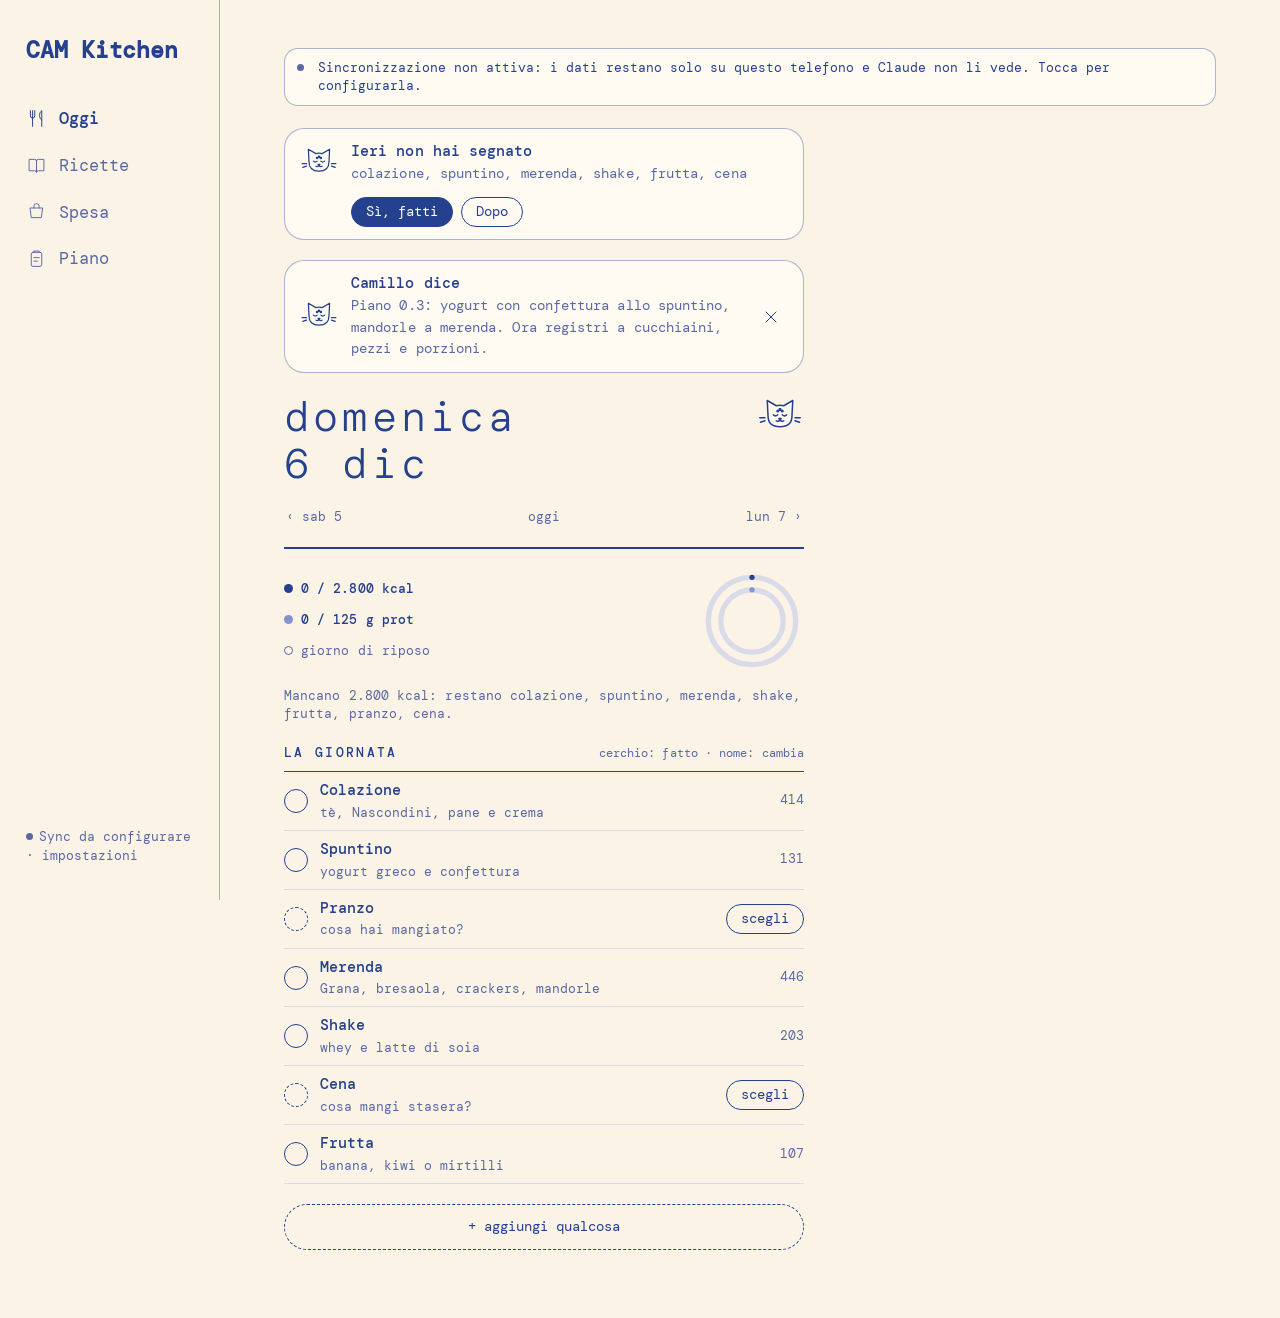
==== commit 1d2e6a8d: "Oggi: nome del giorno per intero Co-Authored-By: Claude Opus 5.5 <noreply@anthropic.com> Claude-Sess" ====
--- a/index.html
+++ b/index.html
@@ -16,7 +16,7 @@
 <link rel="preconnect" href="https://fonts.googleapis.com">
 <link rel="preconnect" href="https://fonts.gstatic.com" crossorigin>
 <link href="https://fonts.googleapis.com/css2?family=DM+Mono:wght@300;400;500&display=swap" rel="stylesheet">
-<link rel="stylesheet" href="style.css?v=11">
+<link rel="stylesheet" href="style.css?v=13">
 </head>
 <body>
 <aside class="side" aria-label="Sezioni">
@@ -29,7 +29,7 @@
 <div id="sheet"></div>
 <div id="overlay"></div>
 <div class="toast" id="toast" role="status"></div>
-<script type="module" src="js/app.js?v=11"></script>
+<script type="module" src="js/app.js?v=13"></script>
 <script>if('serviceWorker' in navigator){addEventListener('load',()=>navigator.serviceWorker.register('sw.js').catch(()=>{}))}</script>
 </body>
 </html>
--- a/style.css
+++ b/style.css
@@ -780,3 +780,6 @@
 .oed{margin:8px 0;padding:12px 14px}
 .oed .ogrid{grid-template-columns:repeat(auto-fit,minmax(80px,1fr))}
 .oed input{font:inherit;font-size:16px}
+
+.pctl{border:1.5px dashed var(--ink);border-radius:18px;padding:14px 16px}
+.og-date h1{font-size:42px;letter-spacing:.1em}
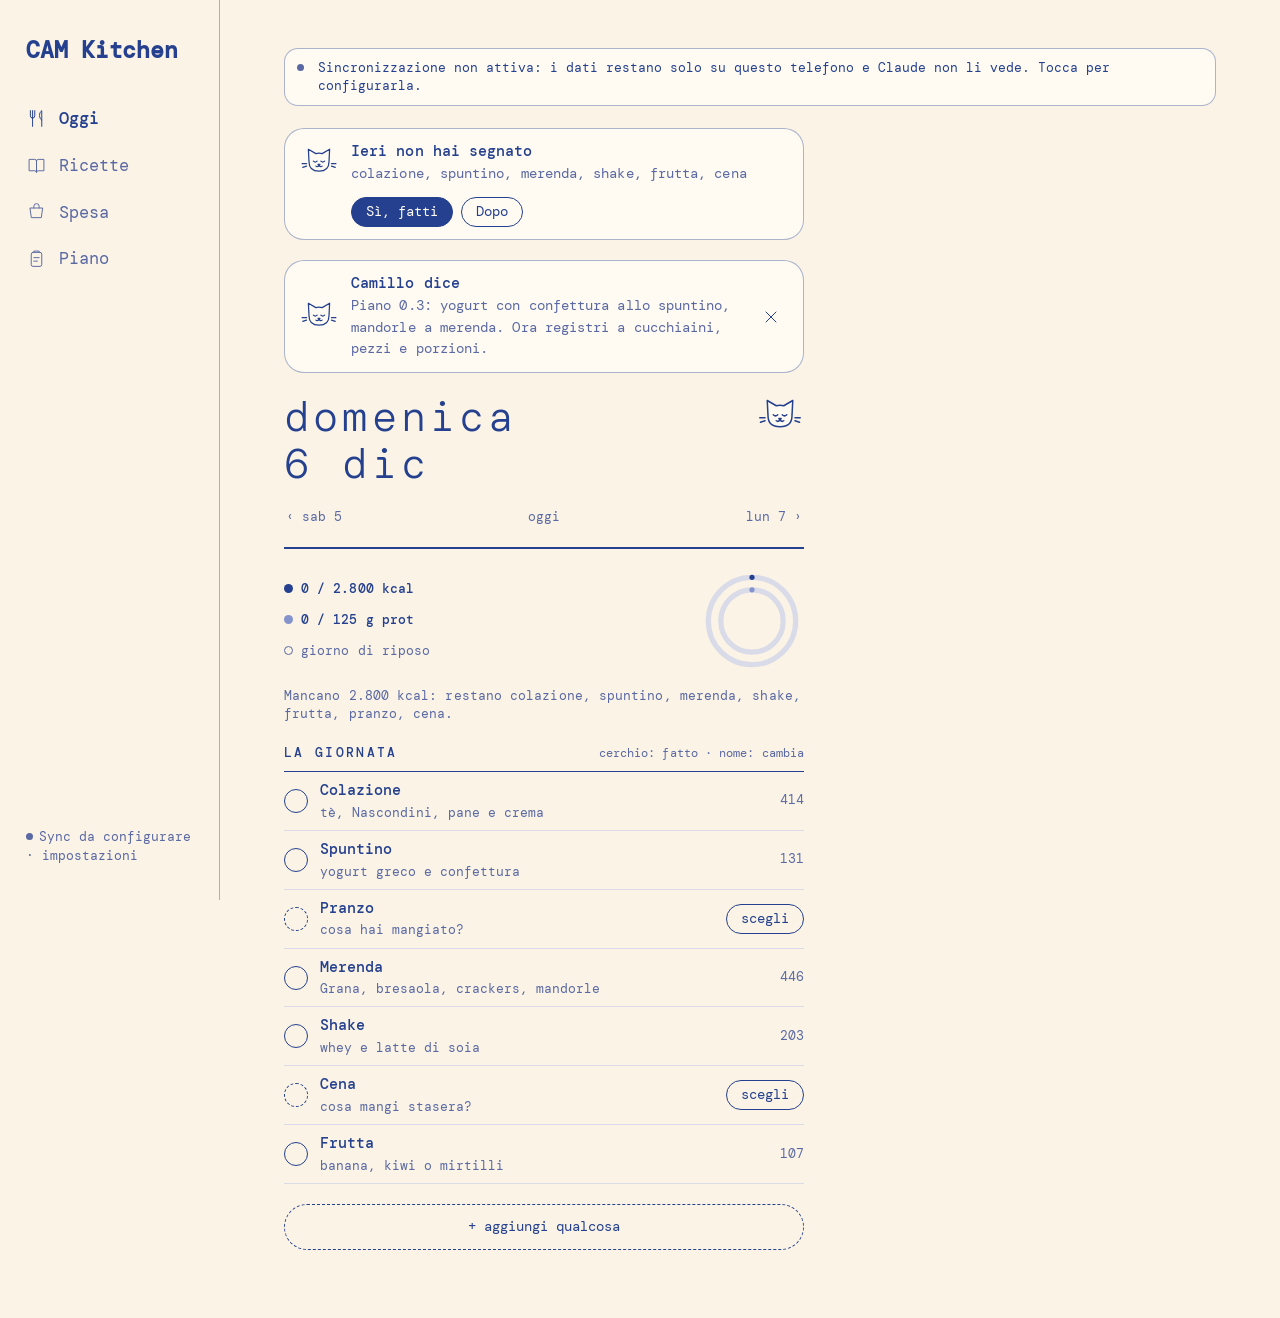
==== commit 6b5ef131: "Camillo senza i tre puntini sulla fronte Co-Authored-By: Claude Opus 5.5 <noreply@anthropic.com> Cla" ====
--- a/index.html
+++ b/index.html
@@ -11,12 +11,12 @@
 <meta name="apple-mobile-web-app-title" content="CAM Kitchen">
 <title>CAM Kitchen</title>
 <link rel="manifest" href="manifest.webmanifest">
-<link rel="icon" href="icons/icon-192.png?v=2">
-<link rel="apple-touch-icon" href="icons/icon-180.png?v=2">
+<link rel="icon" href="icons/icon-192.png?v=3">
+<link rel="apple-touch-icon" href="icons/icon-180.png?v=3">
 <link rel="preconnect" href="https://fonts.googleapis.com">
 <link rel="preconnect" href="https://fonts.gstatic.com" crossorigin>
 <link href="https://fonts.googleapis.com/css2?family=DM+Mono:wght@300;400;500&display=swap" rel="stylesheet">
-<link rel="stylesheet" href="style.css?v=13">
+<link rel="stylesheet" href="style.css?v=14">
 </head>
 <body>
 <aside class="side" aria-label="Sezioni">
@@ -29,7 +29,7 @@
 <div id="sheet"></div>
 <div id="overlay"></div>
 <div class="toast" id="toast" role="status"></div>
-<script type="module" src="js/app.js?v=13"></script>
+<script type="module" src="js/app.js?v=14"></script>
 <script>if('serviceWorker' in navigator){addEventListener('load',()=>navigator.serviceWorker.register('sw.js').catch(()=>{}))}</script>
 </body>
 </html>
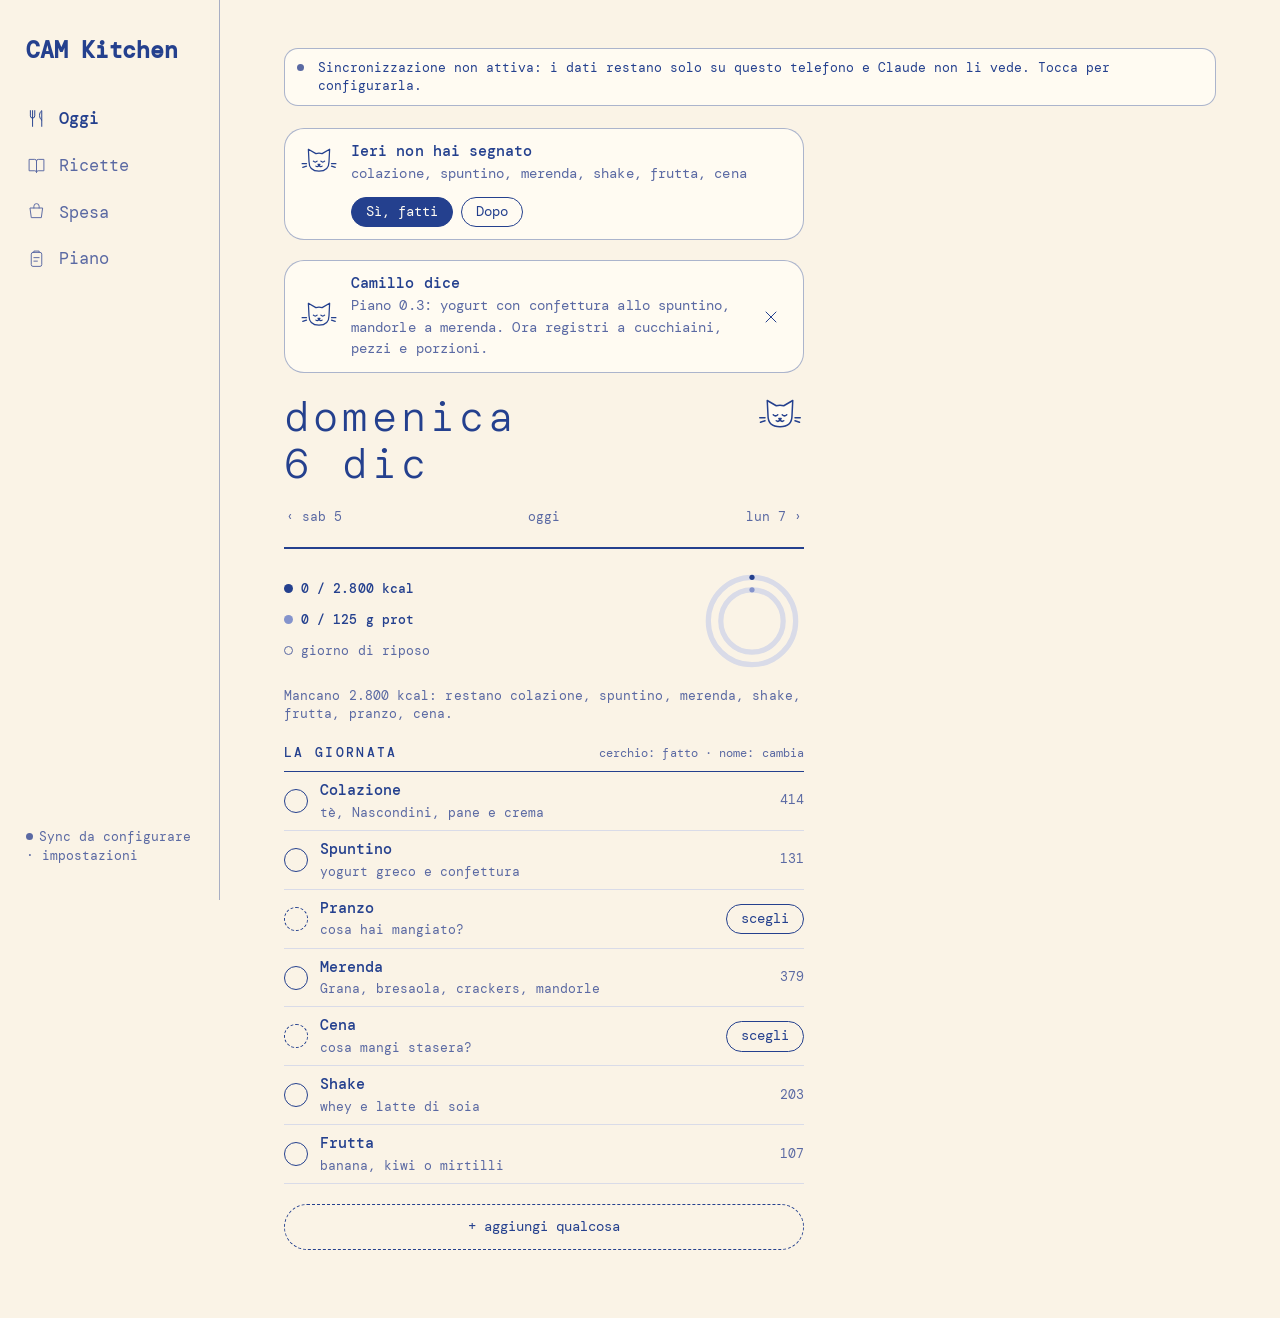
==== commit e763ab49: "Pezzi componibili, alimenti e piatti aggiunti da CAM, mandorle a 7, shake dopo cena, allineamenti Co" ====
--- a/index.html
+++ b/index.html
@@ -16,7 +16,7 @@
 <link rel="preconnect" href="https://fonts.googleapis.com">
 <link rel="preconnect" href="https://fonts.gstatic.com" crossorigin>
 <link href="https://fonts.googleapis.com/css2?family=DM+Mono:wght@300;400;500&display=swap" rel="stylesheet">
-<link rel="stylesheet" href="style.css?v=14">
+<link rel="stylesheet" href="style.css?v=17">
 </head>
 <body>
 <aside class="side" aria-label="Sezioni">
@@ -29,7 +29,7 @@
 <div id="sheet"></div>
 <div id="overlay"></div>
 <div class="toast" id="toast" role="status"></div>
-<script type="module" src="js/app.js?v=14"></script>
+<script type="module" src="js/app.js?v=17"></script>
 <script>if('serviceWorker' in navigator){addEventListener('load',()=>navigator.serviceWorker.register('sw.js').catch(()=>{}))}</script>
 </body>
 </html>
--- a/style.css
+++ b/style.css
@@ -783,3 +783,37 @@
 
 .pctl{border:1.5px dashed var(--ink);border-radius:18px;padding:14px 16px}
 .og-date h1{font-size:42px;letter-spacing:.1em}
+.prow.r2 b{white-space:normal;text-align:right}
+
+/* ===== 16/11: allineamenti ===== */
+/* cursori del ricettario: tre colonne uguali, pallini e scritte allineati tra le righe */
+.rs{grid-template-columns:64px minmax(0,1fr)}
+.rs-l{display:grid;grid-template-columns:repeat(3,minmax(0,1fr));justify-content:initial}
+.rs-l::before{left:16.667%;right:16.667%;top:7px}
+.rs-l button{min-width:0;width:100%;justify-self:center;text-align:center}
+/* carte: stessa distanza sopra e sotto il riquadro "Chiedi a Claude" */
+.rcards{padding-bottom:0}
+/* indice del ricettario: righe della stessa altezza, nomi su massimo due righe */
+.rix button{display:grid;grid-template-columns:26px minmax(0,auto) minmax(16px,1fr) auto;align-items:center;gap:8px;height:62px;min-height:0;padding:0}
+.rix b{display:-webkit-box;-webkit-line-clamp:2;-webkit-box-orient:vertical;overflow:hidden;line-height:1.3}
+.rix .dots{transform:none;align-self:center}
+/* spesa: righe di altezza fissa, caselle uguali, unità accanto al numero */
+.orow.sp{grid-template-columns:24px minmax(0,1fr) 46px auto;height:72px;min-height:0;gap:10px}
+.orow.sp .bx{width:22px;height:22px;flex:none;padding:0;margin:0;box-sizing:border-box;justify-self:center}
+.orow.sp .ow{padding:0}
+.orow.sp .ow b{display:-webkit-box;-webkit-line-clamp:2;-webkit-box-orient:vertical;overflow:hidden;line-height:1.3}
+.orow.sp .ow small{white-space:nowrap;overflow:hidden;text-overflow:ellipsis}
+.sp-u{font-size:12px;color:var(--faded);text-align:right;white-space:nowrap}
+.orow.sp .ost button{width:32px;height:32px;flex:none}
+.orow.sp .ost b{width:24px;text-align:center}
+.orow.sp2{height:64px;min-height:0}
+.orow.sp2 .ow b{display:-webkit-box;-webkit-line-clamp:2;-webkit-box-orient:vertical;overflow:hidden;line-height:1.3}
+/* piano: i tre numeri centrati e distribuiti */
+.pfig{grid-template-columns:repeat(3,minmax(0,1fr));justify-items:center}
+.pfig>div{text-align:center;width:100%}
+/* modifica di una voce: su due righe */
+.oed .ogrid{grid-template-columns:1fr 1fr}
+.oed .ogrid .field:only-child{grid-column:1/-1}
+.oed .ogrid .field:first-child:nth-last-child(3){grid-column:1/-1}
+.nf .chiprow{margin-top:4px}
+.prow.r2>span:first-child{white-space:nowrap;margin-right:12px}
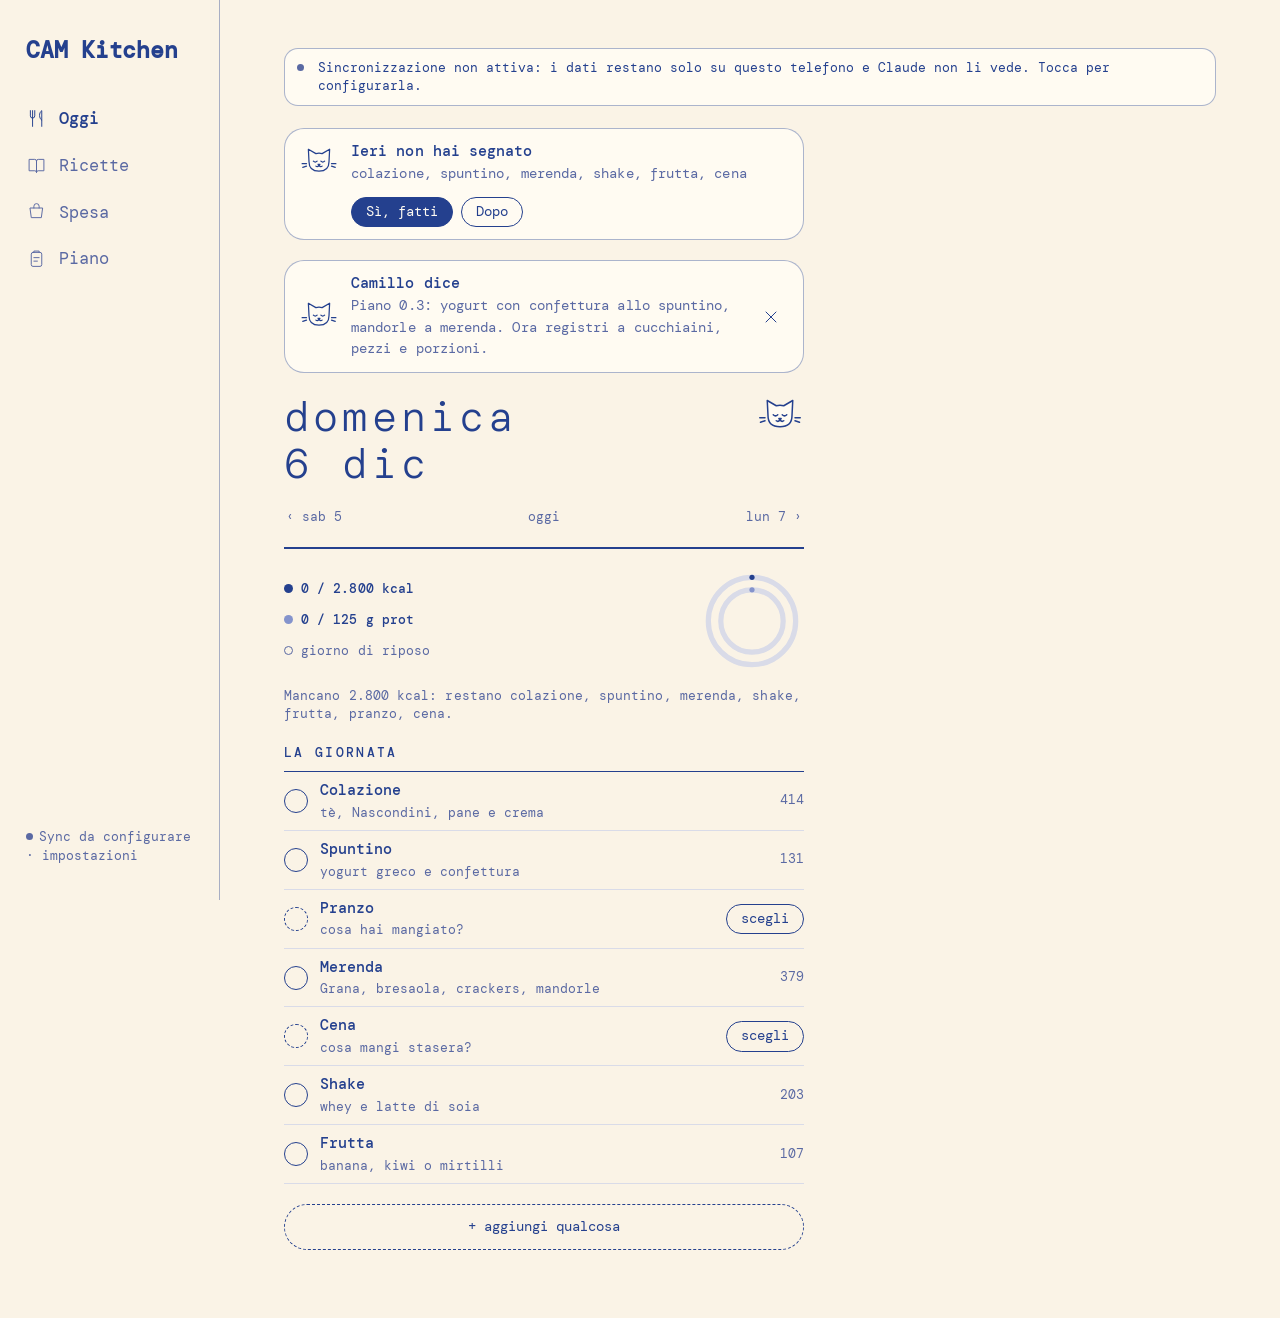
==== commit 7fb900bc: "Aggiornamenti senza cache vecchia, indice con puntini allineati, Piano più asciutto, via la didascal" ====
--- a/index.html
+++ b/index.html
@@ -16,7 +16,7 @@
 <link rel="preconnect" href="https://fonts.googleapis.com">
 <link rel="preconnect" href="https://fonts.gstatic.com" crossorigin>
 <link href="https://fonts.googleapis.com/css2?family=DM+Mono:wght@300;400;500&display=swap" rel="stylesheet">
-<link rel="stylesheet" href="style.css?v=17">
+<link rel="stylesheet" href="style.css?v=18">
 </head>
 <body>
 <aside class="side" aria-label="Sezioni">
@@ -29,7 +29,7 @@
 <div id="sheet"></div>
 <div id="overlay"></div>
 <div class="toast" id="toast" role="status"></div>
-<script type="module" src="js/app.js?v=17"></script>
+<script type="module" src="js/app.js?v=18"></script>
 <script>if('serviceWorker' in navigator){addEventListener('load',()=>navigator.serviceWorker.register('sw.js').catch(()=>{}))}</script>
 </body>
 </html>
--- a/style.css
+++ b/style.css
@@ -794,9 +794,6 @@
 /* carte: stessa distanza sopra e sotto il riquadro "Chiedi a Claude" */
 .rcards{padding-bottom:0}
 /* indice del ricettario: righe della stessa altezza, nomi su massimo due righe */
-.rix button{display:grid;grid-template-columns:26px minmax(0,auto) minmax(16px,1fr) auto;align-items:center;gap:8px;height:62px;min-height:0;padding:0}
-.rix b{display:-webkit-box;-webkit-line-clamp:2;-webkit-box-orient:vertical;overflow:hidden;line-height:1.3}
-.rix .dots{transform:none;align-self:center}
 /* spesa: righe di altezza fissa, caselle uguali, unità accanto al numero */
 .orow.sp{grid-template-columns:24px minmax(0,1fr) 46px auto;height:72px;min-height:0;gap:10px}
 .orow.sp .bx{width:22px;height:22px;flex:none;padding:0;margin:0;box-sizing:border-box;justify-self:center}
@@ -816,4 +813,18 @@
 .oed .ogrid .field:only-child{grid-column:1/-1}
 .oed .ogrid .field:first-child:nth-last-child(3){grid-column:1/-1}
 .nf .chiprow{margin-top:4px}
-.prow.r2>span:first-child{white-space:nowrap;margin-right:12px}
+
+/* indice del ricettario: altezza fissa; i nomi lunghi vanno a capo presto; i puntini partono dall'ultima parola e finiscono tutti allo stesso punto */
+.rix button{display:grid;grid-template-columns:26px minmax(0,1fr) 62px;align-items:center;gap:8px;height:64px;min-height:0;padding:0}
+.rix .ln{display:block;overflow:hidden;padding-right:28%;line-height:1.35;max-height:2.7em}
+.rix .ln b{font-weight:500}
+.rix .ln .dots{display:inline-block;width:0;border:0;flex:none;min-width:0;transform:none;white-space:nowrap;overflow:visible;vertical-align:baseline}
+.rix .ln .dots::after{content:"\00a0................................................................................................................";font-style:normal;font-weight:400;letter-spacing:.12em;color:var(--ink);opacity:.7}
+/* piano: righe dei numeri e delle regole che vanno a capo senza sovrapporsi */
+.prow.r2{grid-template-columns:minmax(0,1fr) auto;gap:16px}
+.prow.r2>span{min-width:0}
+.prow.r2 b{white-space:nowrap}
+.prow.r3{grid-template-columns:auto minmax(0,1fr);gap:16px;align-items:center;min-height:52px;padding:10px 0;font-size:13px}
+.prow.r3>span{white-space:nowrap}
+.prow.r3 b{font-weight:500;text-align:right;white-space:normal}
+.rix .c{text-align:right}
